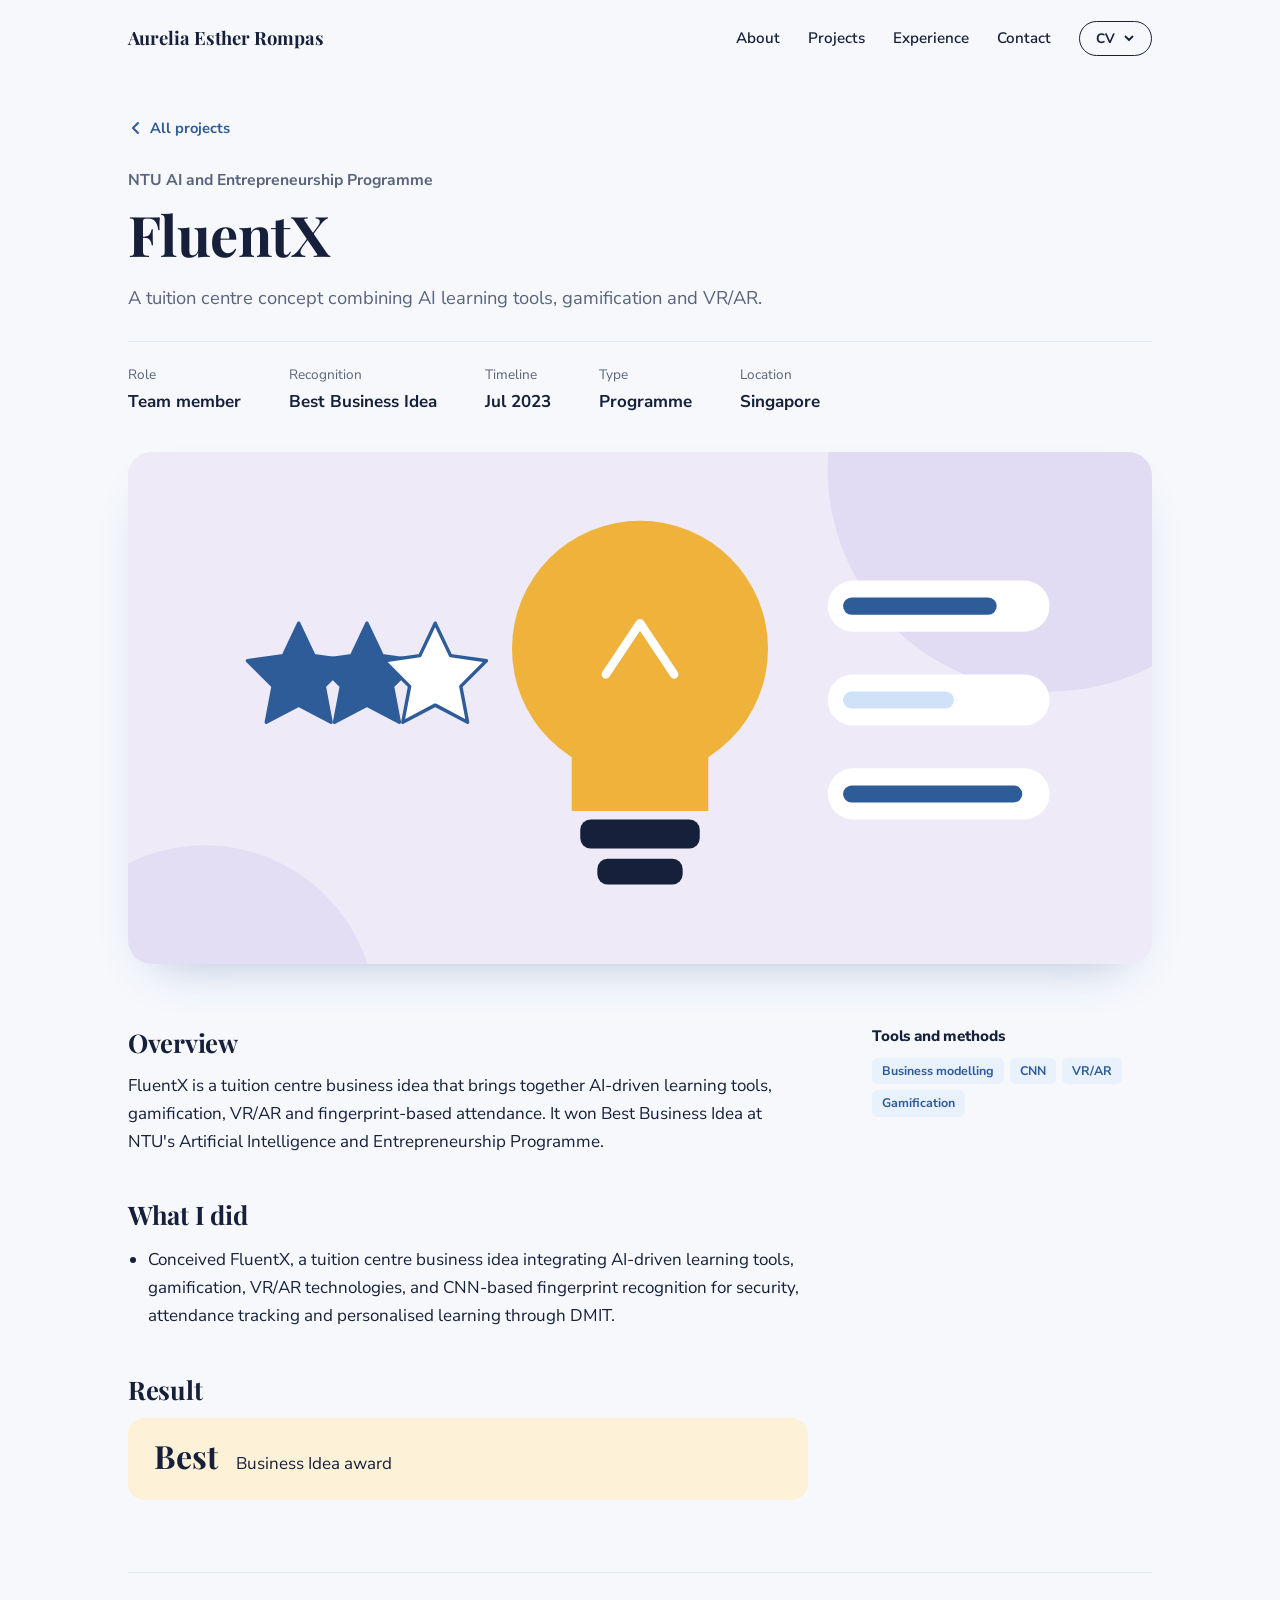
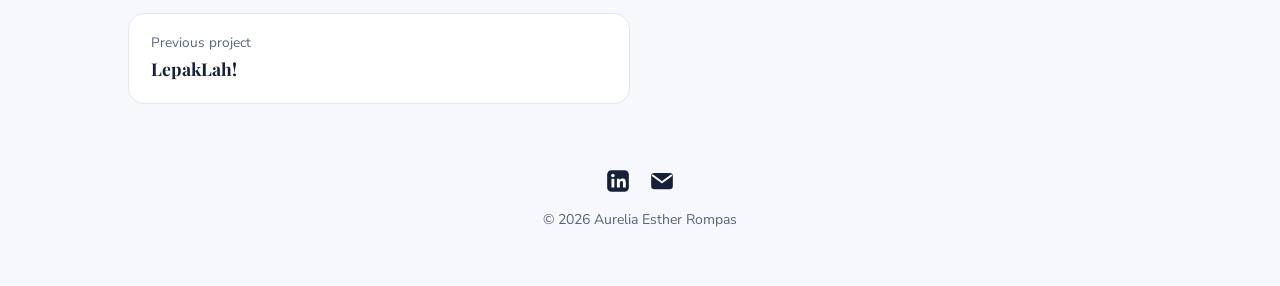
==== projects/fluentx.html @ e9139adc "Add files via upload intial commit" ====
<!DOCTYPE html>
<html lang="en">
<head>
  <meta charset="utf-8">
  <meta name="viewport" content="width=device-width, initial-scale=1">
  <title>FluentX | Aurelia Rompas</title>
  <meta name="description" content="A tuition centre concept combining AI learning tools, gamification and VR/AR.">
  <meta property="og:title" content="FluentX | Aurelia Rompas">
  <meta property="og:description" content="A tuition centre concept combining AI learning tools, gamification and VR/AR.">
  <link rel="icon" href="../assets/img/favicon.svg" type="image/svg+xml">
  <link rel="preconnect" href="https://fonts.googleapis.com">
  <link rel="preconnect" href="https://fonts.gstatic.com" crossorigin>
  <link href="https://fonts.googleapis.com/css2?family=Nunito+Sans:opsz,wght@6..12,400;6..12,600;6..12,700;6..12,800&family=Playfair+Display:wght@600;700&display=swap" rel="stylesheet">
  <link rel="stylesheet" href="../assets/css/style.css">
</head>
<body>
  <a class="skip-link" href="#main">Skip to content</a>
  <header class="site-nav">
    <div class="wrap">
      <a class="brand" href="../index.html">Aurelia Esther Rompas</a>
      <button class="nav-toggle" type="button" aria-expanded="false" aria-controls="nav-links">Menu</button>
      <ul class="nav-links" id="nav-links">
        <li><a href="../index.html#about">About</a></li>
        <li><a href="../index.html#projects">Projects</a></li>
        <li><a href="../index.html#experience">Experience</a></li>
        <li><a href="../index.html#contact">Contact</a></li>
        <li><div class="cv-menu">
          <!-- CV versions: put the PDFs in assets/cv/ with these file names -->
          <button class="btn btn-small" type="button" aria-expanded="false" aria-controls="cv-nav">CV<svg class="caret" viewBox="0 0 12 12" aria-hidden="true"><path d="M2.5 4.5L6 8l3.5-3.5" fill="none" stroke="currentColor" stroke-width="1.8" stroke-linecap="round" stroke-linejoin="round"/></svg></button>
          <ul class="cv-options" id="cv-nav" hidden>
            <li><a href="../assets/cv/Aurelia_Rompas_CV_General.pdf" target="_blank" rel="noopener">General</a></li>
            <li><a href="../assets/cv/Aurelia_Rompas_CV_Operations_Supply_Chain.pdf" target="_blank" rel="noopener">Operations / supply chain analyst</a></li>
            <li><a href="../assets/cv/Aurelia_Rompas_CV_Data_Business_Analyst.pdf" target="_blank" rel="noopener">Data / business analyst</a></li>
            <li><a href="../assets/cv/Aurelia_Rompas_CV_AI_Data_Science.pdf" target="_blank" rel="noopener">AI / data science</a></li>
          </ul>
        </div></li>
      </ul>
    </div>
  </header>

  <main id="main">
    <!-- ============ EDIT: page header ============ -->
    <div class="wrap detail-header">
      <a class="back-link" href="../index.html#projects"><svg viewBox="0 0 16 16" aria-hidden="true"><path d="M10 3L5 8l5 5" fill="none" stroke="currentColor" stroke-width="2" stroke-linecap="round" stroke-linejoin="round"/></svg>All projects</a>
      <p class="project-org">NTU AI and Entrepreneurship Programme</p>
      <h1>FluentX</h1>
      <p class="lede">A tuition centre concept combining AI learning tools, gamification and VR/AR.</p>
      <dl class="facts">
          <div><dt>Role</dt><dd>Team member</dd></div>
          <div><dt>Recognition</dt><dd>Best Business Idea</dd></div>
          <div><dt>Timeline</dt><dd>Jul 2023</dd></div>
          <div><dt>Type</dt><dd>Programme</dd></div>
          <div><dt>Location</dt><dd>Singapore</dd></div>
      </dl>
    </div>

    <!-- ============ EDIT: cover image ============
         Swap the src for a screenshot or photo, e.g. ../assets/img/projects/fluentx-cover.jpg
         A wide image (about 2:1) looks best. -->
    <div class="wrap">
      <figure class="detail-cover">
        <img src="../assets/img/projects/fluentx.svg" alt="Illustration for FluentX" width="1200" height="800">
      </figure>
    </div>

    <div class="wrap detail-body">
      <article class="detail-main">
        <section>
          <h2>Overview</h2>
          <p>FluentX is a tuition centre business idea that brings together AI-driven learning tools, gamification, VR/AR and fingerprint-based attendance. It won Best Business Idea at NTU&#x27;s Artificial Intelligence and Entrepreneurship Programme.</p>
        </section>

        <section>
          <h2>What I did</h2>
          <ul>
            <li>Conceived FluentX, a tuition centre business idea integrating AI-driven learning tools, gamification, VR/AR technologies, and CNN-based fingerprint recognition for security, attendance tracking and personalised learning through DMIT.</li>
          </ul>
        </section>

        <section>
          <h2>Result</h2>
          <div class="result-callout"><strong>Best</strong><span>Business Idea award</span></div>
        </section>

        <!-- ============ OPTIONAL: gallery ============
             Put images in assets/img/projects/ and remove the comment markers to show them.
        <section>
          <h2>Gallery</h2>
          <div class="gallery">
            <figure>
              <img src="../assets/img/projects/fluentx-1.png" alt="Describe what the screenshot shows">
              <figcaption>Short caption</figcaption>
            </figure>
            <figure>
              <img src="../assets/img/projects/fluentx-2.png" alt="Describe what the screenshot shows">
              <figcaption>Short caption</figcaption>
            </figure>
          </div>
        </section>
        -->
      </article>

      <aside class="detail-aside">
        <section>
          <h2>Tools and methods</h2>
          <ul class="tag-row"><li>Business modelling</li><li>CNN</li><li>VR/AR</li><li>Gamification</li></ul>
        </section>

        <!-- ============ OPTIONAL: links ============
             Add a demo, GitHub repo, report or slides, then remove the comment markers.
        <section>
          <h2>Links</h2>
          <ul class="link-list">
            <li><a href="https://github.com/YOUR-USERNAME/REPO" target="_blank" rel="noopener">Source code on GitHub</a></li>
            <li><a href="../assets/docs/fluentx-report.pdf" target="_blank" rel="noopener">Read the report (PDF)</a></li>
          </ul>
        </section>
        -->
      </aside>
    </div>

    <nav class="wrap" aria-label="More projects">
      <div class="pager">
        <a class="prev" href="lepaklah.html"><small>Previous project</small><span>LepakLah!</span></a>
      </div>
    </nav>
  </main>

  <footer class="site-footer">
    <div class="social">
      <a href="https://www.linkedin.com/in/aureliaesther/" target="_blank" rel="noopener" aria-label="LinkedIn"><svg viewBox="0 0 24 24" aria-hidden="true"><rect x="2" y="2" width="20" height="20" rx="4" fill="currentColor"/><rect x="6" y="10" width="2.6" height="8" fill="#fff"/><circle cx="7.3" cy="6.9" r="1.6" fill="#fff"/><path d="M11 10h2.5v1.2c.5-.8 1.5-1.4 2.8-1.4 2.2 0 2.9 1.4 2.9 3.6V18h-2.6v-4.1c0-1-.2-1.9-1.3-1.9-1.2 0-1.6.8-1.6 2V18H11z" fill="#fff"/></svg></a>
      <a href="mailto:aerompas2@gmail.com" aria-label="Email"><svg viewBox="0 0 24 24" aria-hidden="true"><rect x="2" y="4.5" width="20" height="15" rx="3" fill="currentColor"/><path d="M3.5 7l8.5 6.2L20.5 7" fill="none" stroke="#fff" stroke-width="1.8" stroke-linecap="round" stroke-linejoin="round"/></svg></a>
      <!-- To show a GitHub icon, replace YOUR-USERNAME and remove the comment markers around the next line:
      <a href="https://github.com/YOUR-USERNAME" target="_blank" rel="noopener" aria-label="GitHub"><svg viewBox="0 0 24 24" aria-hidden="true"><path fill="currentColor" d="M12 1.8a10.2 10.2 0 0 0-3.2 19.9c.5.1.7-.2.7-.5v-1.8c-2.8.6-3.4-1.2-3.4-1.2-.5-1.2-1.1-1.5-1.1-1.5-.9-.6.1-.6.1-.6 1 .1 1.6 1 1.6 1 .9 1.6 2.4 1.1 3 .9.1-.7.4-1.1.6-1.4-2.3-.3-4.6-1.1-4.6-5 0-1.1.4-2 1-2.7-.1-.3-.4-1.3.1-2.7 0 0 .9-.3 2.8 1a9.6 9.6 0 0 1 5.1 0c1.9-1.3 2.8-1 2.8-1 .6 1.4.2 2.4.1 2.7.7.7 1 1.6 1 2.7 0 3.9-2.4 4.7-4.6 5 .4.3.7.9.7 1.9v2.8c0 .3.2.6.7.5A10.2 10.2 0 0 0 12 1.8z"/></svg></a>
      -->
    </div>
    <p>&copy; <span data-year>2026</span> Aurelia Esther Rompas</p>
  </footer>
  <script src="../assets/js/main.js"></script>
</body>
</html>
---- assets/css/style.css ----
/* =========================================================
   Aurelia Rompas — portfolio styles
   Colours, fonts and spacing live in the :root block below.
   Change a value there and it updates across every page.
   ========================================================= */

:root {
  --paper: #f6f8fc;        /* page background */
  --ink: #17203a;          /* headings and main text */
  --slate: #5a647a;        /* secondary text */
  --sky: #cfe2f8;          /* the photo blob and soft fills */
  --sky-soft: #e8f1fc;
  --harbour: #2e5c99;      /* links and primary buttons */
  --marigold: #efb23a;     /* accent underline and result figures */
  --marigold-soft: #fdf1d8;
  --line: #e1e7f1;
  --white: #ffffff;

  --serif: "Playfair Display", Georgia, "Times New Roman", serif;
  --sans: "Nunito Sans", "Segoe UI", system-ui, -apple-system, sans-serif;

  --wrap: 1120px;
  --gutter: clamp(20px, 5vw, 48px);
  --shadow: 0 22px 48px -30px rgba(46, 92, 153, 0.45);
}

*,
*::before,
*::after { box-sizing: border-box; }

html { scroll-behavior: smooth; }

body {
  margin: 0;
  background: var(--paper);
  color: var(--ink);
  font-family: var(--sans);
  font-size: 17px;
  line-height: 1.65;
  -webkit-font-smoothing: antialiased;
}

img, svg { display: block; max-width: 100%; }
img { height: auto; }

a { color: var(--harbour); text-decoration-thickness: 1px; text-underline-offset: 3px; }
a:hover { color: var(--ink); }

:focus-visible {
  outline: 3px solid var(--marigold);
  outline-offset: 3px;
  border-radius: 6px;
}

h1, h2, h3 {
  font-family: var(--serif);
  font-weight: 700;
  line-height: 1.15;
  margin: 0;
  letter-spacing: -0.01em;
}

p { margin: 0 0 1em; }

.wrap {
  width: 100%;
  max-width: var(--wrap);
  margin: 0 auto;
  padding: 0 var(--gutter);
}

.skip-link {
  position: absolute;
  left: -999px;
  top: 8px;
  background: var(--ink);
  color: var(--white);
  padding: 8px 14px;
  border-radius: 8px;
  z-index: 100;
}
.skip-link:focus { left: 8px; }

/* ---------- Navigation ---------- */

.site-nav {
  position: relative;
  z-index: 20;
}
.site-nav .wrap {
  display: flex;
  align-items: center;
  justify-content: space-between;
  min-height: 76px;
}
.brand {
  font-family: var(--serif);
  font-weight: 700;
  font-size: 1.15rem;
  color: var(--ink);
  text-decoration: none;
}
.nav-links {
  display: flex;
  align-items: center;
  gap: 28px;
  list-style: none;
  margin: 0;
  padding: 0;
}
.nav-links a {
  color: var(--ink);
  text-decoration: none;
  font-size: 0.95rem;
  font-weight: 600;
}
.nav-links a:hover { color: var(--harbour); }
.nav-toggle {
  display: none;
  background: none;
  border: 1.5px solid var(--ink);
  border-radius: 10px;
  padding: 7px 12px;
  font: 600 0.9rem var(--sans);
  color: var(--ink);
  cursor: pointer;
}

/* ---------- Buttons ---------- */

.btn {
  display: inline-flex;
  align-items: center;
  gap: 8px;
  padding: 10px 20px;
  border-radius: 999px;
  font: 700 0.92rem var(--sans);
  text-decoration: none;
  border: 1.5px solid var(--ink);
  color: var(--ink);
  background: transparent;
  transition: background-color 0.2s, color 0.2s;
}
.btn:hover { background: var(--ink); color: var(--white); }
.btn-primary {
  background: var(--harbour);
  border-color: var(--harbour);
  color: var(--white);
}
.btn-primary:hover { background: var(--ink); border-color: var(--ink); }
.btn-small { padding: 7px 16px; font-size: 0.85rem; }

/* ---------- Hero ---------- */

.hero {
  position: relative;
  overflow-x: clip;     /* let the CV menu drop below the hero */
  overflow-y: visible;
}
.hero .wrap {
  display: grid;
  grid-template-columns: minmax(0, 1.05fr) minmax(0, 1fr);
  align-items: center;
  gap: 32px;
  min-height: min(640px, 86vh);
}
.hero-copy { padding: 48px 0 72px; }
.hero-kicker {
  color: var(--slate);
  font-weight: 700;
  font-size: 0.98rem;
  margin-bottom: 18px;
}
.hero h1 {
  font-size: clamp(2.6rem, 5.6vw, 4.4rem);
  margin-bottom: 22px;
}
.hero-lede {
  color: var(--slate);
  font-size: 1.12rem;
  max-width: 34em;
  margin-bottom: 30px;
}
.hero-actions { display: flex; flex-wrap: wrap; gap: 12px; }

.hero-visual {
  position: relative;
  display: flex;
  justify-content: flex-end;
}
.hero-art {
  width: calc(100% + var(--gutter));
  max-width: 660px;
  margin-right: calc(-1 * var(--gutter));
  height: auto;
  overflow: visible;
}
.hero-blob { fill: var(--sky); }

/* the one orchestrated moment: blob settles, photo rises, words follow */
@media (prefers-reduced-motion: no-preference) {
  .hero-blob { transform-box: fill-box; transform-origin: center; animation: blob-in 1.1s cubic-bezier(.2,.7,.2,1) both; }
  .hero-photo { animation: photo-in 1s 0.25s cubic-bezier(.2,.7,.2,1) both; }
  .hero-copy > * { animation: copy-in 0.8s cubic-bezier(.2,.7,.2,1) both; }
  .hero-copy > *:nth-child(2) { animation-delay: 0.08s; }
  .hero-copy > *:nth-child(3) { animation-delay: 0.16s; }
  .hero-copy > *:nth-child(4) { animation-delay: 0.24s; }
}
@keyframes blob-in { from { transform: scale(0.86) rotate(-8deg); opacity: 0; } }
@keyframes photo-in { from { transform: translateY(40px); opacity: 0; } }
@keyframes copy-in { from { transform: translateY(14px); opacity: 0; } }

/* ---------- Sections ---------- */

.section { padding: 96px 0; }
.section-tight { padding-top: 24px; }

.section-title {
  font-size: clamp(2rem, 3.6vw, 2.6rem);
  margin-bottom: 14px;
}
.section-title.centered { text-align: center; }
.section-title::after {
  content: "";
  display: block;
  width: 64px;
  height: 3px;
  margin-top: 14px;
  background: var(--marigold);
  border-radius: 2px;
}
.section-title.centered::after { margin-left: auto; margin-right: auto; }
.section-intro {
  color: var(--slate);
  max-width: 40em;
  margin-bottom: 48px;
}
.section-intro.centered { margin-left: auto; margin-right: auto; text-align: center; }

/* ---------- About ---------- */

.about-grid {
  display: grid;
  grid-template-columns: minmax(0, 1.1fr) minmax(0, 1fr);
  gap: 64px;
  align-items: start;
}
.about-text p { font-size: 1.08rem; }
.about-facts {
  display: grid;
  grid-template-columns: repeat(2, minmax(0, 1fr));
  gap: 22px 28px;
  margin-top: 28px;
  padding-top: 24px;
  border-top: 1px solid var(--line);
}
.about-facts dt { color: var(--slate); font-size: 0.88rem; }
.about-facts dd { margin: 2px 0 0; font-weight: 700; }

.focus-list { list-style: none; margin: 0; padding: 0; }
.focus-list li {
  padding: 22px 0 22px 24px;
  border-left: 3px solid var(--sky);
  position: relative;
}
.focus-list li + li { border-top: 1px solid var(--line); }
.focus-list h3 { font-size: 1.3rem; margin-bottom: 6px; }
.focus-list p { color: var(--slate); margin: 0 0 8px; font-size: 0.98rem; }
.focus-list .see-also { font-size: 0.9rem; margin: 0; }

/* ---------- Project cards (home page) ---------- */

.project-list { display: grid; gap: 40px; }

.project-card {
  display: grid;
  grid-template-columns: 1fr 1fr;
  background: var(--white);
  border-radius: 22px;
  overflow: hidden;
  box-shadow: var(--shadow);
  min-height: 340px;
}
.project-card:nth-child(even) .project-media { order: -1; }
.project-body {
  padding: clamp(28px, 4vw, 48px);
  display: flex;
  flex-direction: column;
  justify-content: center;
}
.project-org { color: var(--slate); font-size: 0.9rem; font-weight: 700; margin-bottom: 8px; }
.project-card h3 { font-size: clamp(1.45rem, 2.4vw, 1.85rem); margin-bottom: 12px; }
.project-card p { color: var(--slate); font-size: 0.98rem; }
.project-result {
  display: flex;
  align-items: baseline;
  gap: 10px;
  margin: 4px 0 20px;
}
.project-result strong {
  font-family: var(--serif);
  font-size: 1.7rem;
  line-height: 1;
  color: var(--ink);
  background: linear-gradient(transparent 62%, var(--marigold-soft) 62%);
  padding: 0 2px;
}
.project-result span { color: var(--slate); font-size: 0.9rem; }
.project-media { background: var(--sky-soft); }
.project-media img { width: 100%; height: 100%; object-fit: cover; }

.tag-row { display: flex; flex-wrap: wrap; gap: 6px; list-style: none; margin: 0 0 22px; padding: 0; }
.tag-row li {
  font-size: 0.78rem;
  font-weight: 700;
  color: var(--harbour);
  background: var(--sky-soft);
  padding: 3px 10px;
  border-radius: 6px;
}

/* compact cards for hackathons */
.mini-grid {
  display: grid;
  grid-template-columns: repeat(2, minmax(0, 1fr));
  gap: 24px;
}
.mini-card {
  display: grid;
  grid-template-columns: 132px 1fr;
  gap: 20px;
  align-items: center;
  background: var(--white);
  border: 1px solid var(--line);
  border-radius: 16px;
  padding: 16px;
  text-decoration: none;
  color: var(--ink);
  transition: border-color 0.2s;
}
.mini-card:hover { border-color: var(--harbour); color: var(--ink); }
.mini-card img { border-radius: 10px; aspect-ratio: 3 / 2; object-fit: cover; }
.mini-card h3 { font-size: 1.15rem; margin-bottom: 4px; }
.mini-card .award { font-weight: 700; font-size: 0.88rem; color: var(--harbour); margin: 0 0 4px; }
.mini-card p { font-size: 0.9rem; color: var(--slate); margin: 0; }

/* ---------- Experience timeline ---------- */

.timeline-cols {
  display: grid;
  grid-template-columns: minmax(0, 1.35fr) minmax(0, 1fr);
  gap: 64px;
}
.timeline-heading { font-size: 1.35rem; margin-bottom: 20px; }
.timeline { list-style: none; margin: 0; padding: 0; position: relative; }
.timeline::before {
  content: "";
  position: absolute;
  left: 6px;
  top: 8px;
  bottom: 8px;
  width: 2px;
  background: var(--line);
}
.timeline > li { position: relative; padding: 0 0 32px 34px; }
.timeline > li::before {
  content: "";
  position: absolute;
  left: 0;
  top: 7px;
  width: 14px;
  height: 14px;
  border-radius: 50%;
  background: var(--paper);
  border: 3px solid var(--harbour);
}
.timeline .when { font-size: 0.85rem; font-weight: 700; color: var(--slate); }
.timeline h4 { font-family: var(--serif); font-size: 1.15rem; margin: 2px 0 2px; }
.timeline .where { color: var(--slate); font-size: 0.95rem; margin-bottom: 8px; }
.timeline ul { margin: 0; padding-left: 18px; color: var(--slate); font-size: 0.94rem; }
.timeline ul li { margin-bottom: 4px; }

/* ---------- Skills ---------- */

.skills-grid {
  display: grid;
  grid-template-columns: minmax(0, 1.6fr) minmax(0, 1fr);
  gap: 64px;
}
.skill-groups { margin: 0; }
.skill-groups div {
  display: grid;
  grid-template-columns: 190px 1fr;
  gap: 16px;
  padding: 16px 0;
  border-bottom: 1px solid var(--line);
}
.skill-groups div:first-child { padding-top: 0; }
.skill-groups dt { font-weight: 700; }
.skill-groups dd { margin: 0; color: var(--slate); font-size: 0.96rem; }

.cert-list { list-style: none; margin: 0; padding: 0; }
.cert-list li {
  background: var(--white);
  border: 1px solid var(--line);
  border-radius: 14px;
  padding: 14px 18px;
  margin-bottom: 12px;
}
.cert-list strong { display: block; font-weight: 700; }
.cert-list span { color: var(--slate); font-size: 0.88rem; }

/* ---------- Contact / footer ---------- */

.contact {
  background: var(--sky);
  border-radius: 28px;
  padding: clamp(40px, 6vw, 72px);
  text-align: center;
}
.contact h2 { font-size: clamp(1.9rem, 3.4vw, 2.5rem); margin-bottom: 12px; }
.contact p { max-width: 34em; margin: 0 auto 26px; color: var(--ink); }
.contact .hero-actions { justify-content: center; }

.site-footer { padding: 48px 0 40px; text-align: center; color: var(--slate); font-size: 0.88rem; }
.social { display: flex; justify-content: center; gap: 18px; margin-bottom: 14px; }
.social a { color: var(--ink); }
.social a:hover { color: var(--harbour); }
.social svg { width: 26px; height: 26px; }

/* ---------- Project detail pages ---------- */

.detail-header { padding-top: 40px; padding-bottom: 36px; }
.back-link {
  display: inline-flex;
  align-items: center;
  gap: 6px;
  font-weight: 700;
  font-size: 0.92rem;
  text-decoration: none;
  margin-bottom: 28px;
}
.back-link svg { width: 16px; height: 16px; }
.detail-header .project-org { font-size: 0.98rem; }
.detail-header h1 { font-size: clamp(2.2rem, 4.6vw, 3.5rem); max-width: 18em; margin-bottom: 16px; }
.detail-header .lede { color: var(--slate); font-size: 1.15rem; max-width: 40em; }

.facts {
  display: flex;
  flex-wrap: wrap;
  gap: 18px 48px;
  margin: 28px 0 0;
  padding: 22px 0 0;
  border-top: 1px solid var(--line);
}
.facts dt { color: var(--slate); font-size: 0.85rem; }
.facts dd { margin: 2px 0 0; font-weight: 700; }

.detail-cover {
  margin: 0;
  border-radius: 24px;
  overflow: hidden;
  box-shadow: var(--shadow);
  background: var(--sky-soft);
}
.detail-cover img { width: 100%; aspect-ratio: 12 / 6; object-fit: cover; }

.detail-body {
  display: grid;
  grid-template-columns: minmax(0, 1fr) 280px;
  gap: 64px;
  padding-top: 64px;
  padding-bottom: 32px;
}
.detail-main h2 { font-size: 1.6rem; margin: 0 0 14px; }
.detail-main section + section { margin-top: 44px; }
.detail-main ul { padding-left: 20px; }
.detail-main li { margin-bottom: 10px; }
.detail-main p, .detail-main li { max-width: 40em; }

.result-callout {
  background: var(--marigold-soft);
  border-radius: 16px;
  padding: 22px 26px;
  display: flex;
  gap: 18px;
  align-items: baseline;
}
.result-callout strong { font-family: var(--serif); font-size: 2rem; line-height: 1; }
.result-callout span { color: var(--ink); }

.gallery { display: grid; grid-template-columns: repeat(2, minmax(0, 1fr)); gap: 16px; }
.gallery figure { margin: 0; }
.gallery img { border-radius: 14px; border: 1px solid var(--line); }
.gallery figcaption { font-size: 0.85rem; color: var(--slate); margin-top: 6px; }

.detail-aside h2 { font-family: var(--sans); font-size: 0.95rem; font-weight: 800; margin: 0 0 12px; }
.detail-aside section + section { margin-top: 32px; }
.link-list { list-style: none; margin: 0; padding: 0; }
.link-list li { margin-bottom: 8px; }

.pager {
  display: grid;
  grid-template-columns: 1fr 1fr;
  gap: 20px;
  padding: 40px 0 16px;
  border-top: 1px solid var(--line);
  margin-top: 40px;
}
.pager a {
  text-decoration: none;
  color: var(--ink);
  border: 1px solid var(--line);
  background: var(--white);
  border-radius: 16px;
  padding: 18px 22px;
  transition: border-color 0.2s;
}
.pager a:hover { border-color: var(--harbour); }
.pager small { display: block; color: var(--slate); font-size: 0.85rem; }
.pager span { font-family: var(--serif); font-weight: 700; font-size: 1.1rem; }
.pager .next { text-align: right; grid-column: 2; }

/* ---------- Responsive ---------- */

@media (max-width: 900px) {
  .hero .wrap { grid-template-columns: 1fr; min-height: 0; gap: 0; }
  .hero-copy { padding: 24px 0 8px; order: 2; }
  .hero-visual { order: 1; justify-content: center; }
  .hero-art { max-width: 440px; width: 100%; margin-right: 0; }

  .about-grid, .timeline-cols, .skills-grid, .detail-body { grid-template-columns: 1fr; gap: 40px; }
  .project-card { grid-template-columns: 1fr; }
  .project-card .project-media { order: -1; aspect-ratio: 3 / 2; }
  .mini-grid { grid-template-columns: 1fr; }
  .section { padding: 72px 0; }
}

@media (max-width: 720px) {
  .nav-toggle { display: inline-block; }
  .nav-links {
    display: none;
    position: absolute;
    top: 68px;
    right: var(--gutter);
    flex-direction: column;
    align-items: flex-start;
    gap: 14px;
    background: var(--white);
    border: 1px solid var(--line);
    border-radius: 14px;
    padding: 18px 22px;
    box-shadow: var(--shadow);
  }
  .nav-links.is-open { display: flex; }
  .skill-groups div { grid-template-columns: 1fr; gap: 4px; }
  .mini-card { grid-template-columns: 96px 1fr; }
  .about-facts { grid-template-columns: 1fr; }
  .gallery { grid-template-columns: 1fr; }
  .pager { grid-template-columns: 1fr; }
  .pager .next { grid-column: 1; }
}

.visually-hidden {
  position: absolute !important;
  width: 1px; height: 1px;
  overflow: hidden;
  clip: rect(0 0 0 0);
  white-space: nowrap;
}

/* ---------- CV download menu ---------- */

.cv-menu { position: relative; display: inline-block; }
.cv-menu .caret { width: 12px; height: 12px; transition: transform 0.2s; }
.cv-menu button[aria-expanded="true"] .caret { transform: rotate(180deg); }
.cv-menu button { cursor: pointer; }
.cv-options {
  position: absolute;
  top: calc(100% + 8px);
  left: 0;
  z-index: 30;
  min-width: 300px;
  margin: 0;
  padding: 8px;
  list-style: none;
  background: var(--white);
  border: 1px solid var(--line);
  border-radius: 14px;
  box-shadow: var(--shadow);
}
.cv-options[hidden] { display: none; }
.site-nav .cv-options { left: auto; right: 0; }
.cv-options a {
  display: block;
  padding: 9px 12px;
  border-radius: 8px;
  color: var(--ink);
  text-decoration: none;
  font-weight: 600;
  font-size: 0.94rem;
}
.cv-options a:hover,
.cv-options a:focus-visible { background: var(--sky-soft); color: var(--harbour); }

@media (max-width: 720px) {
  .site-nav .cv-options { position: static; box-shadow: none; margin-top: 8px; min-width: 0; }
}
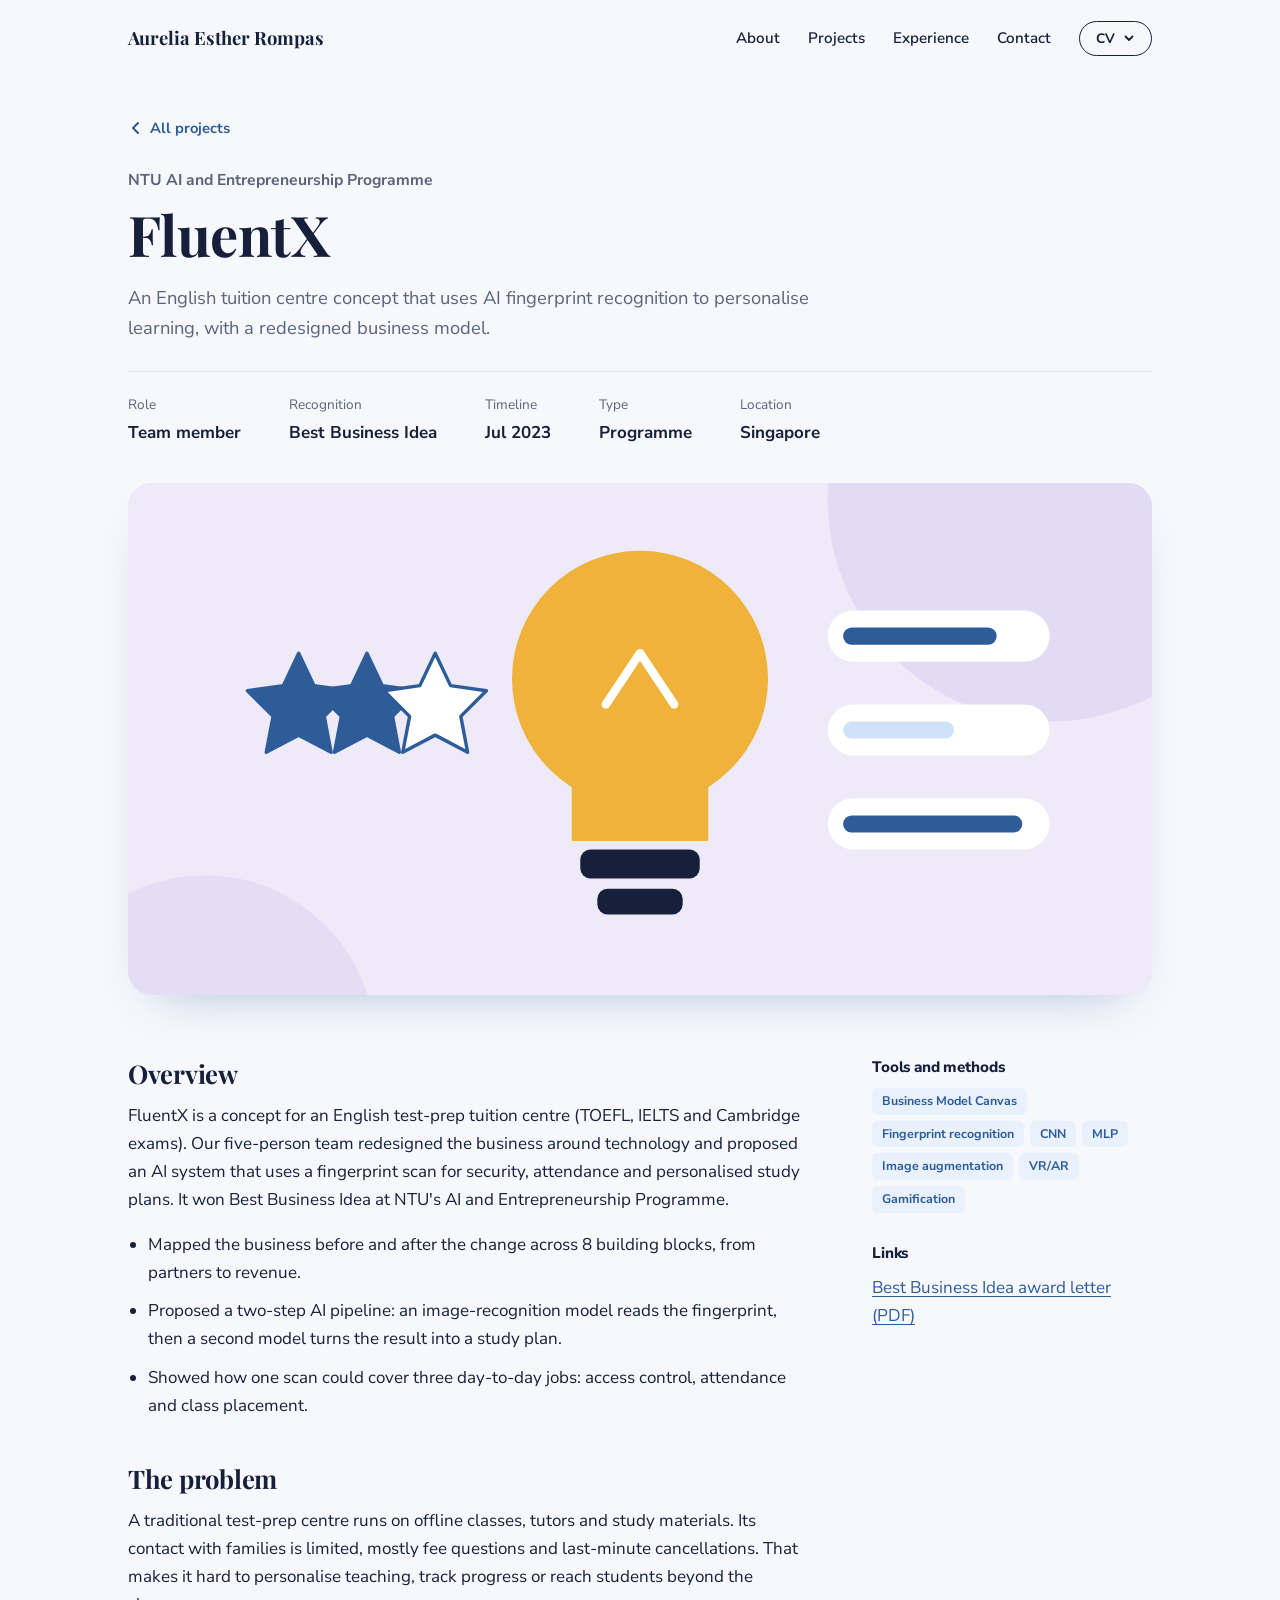
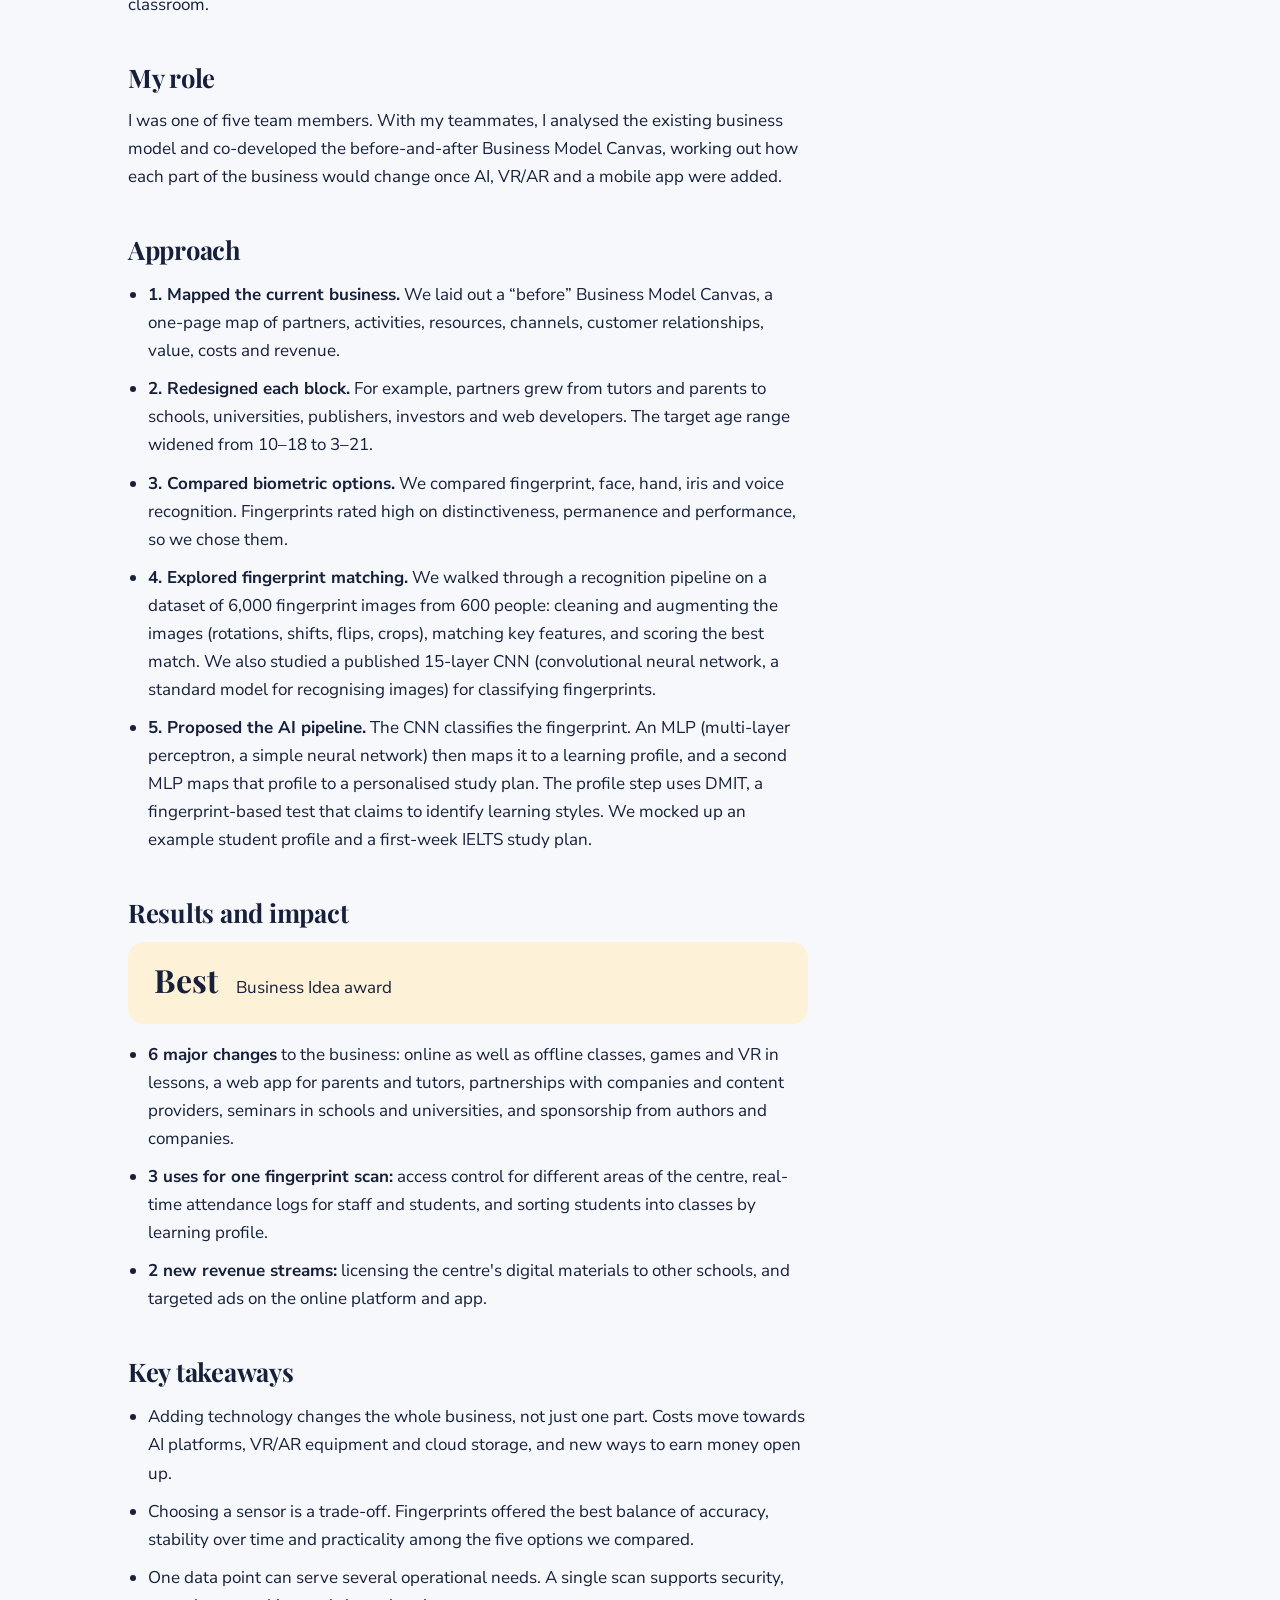
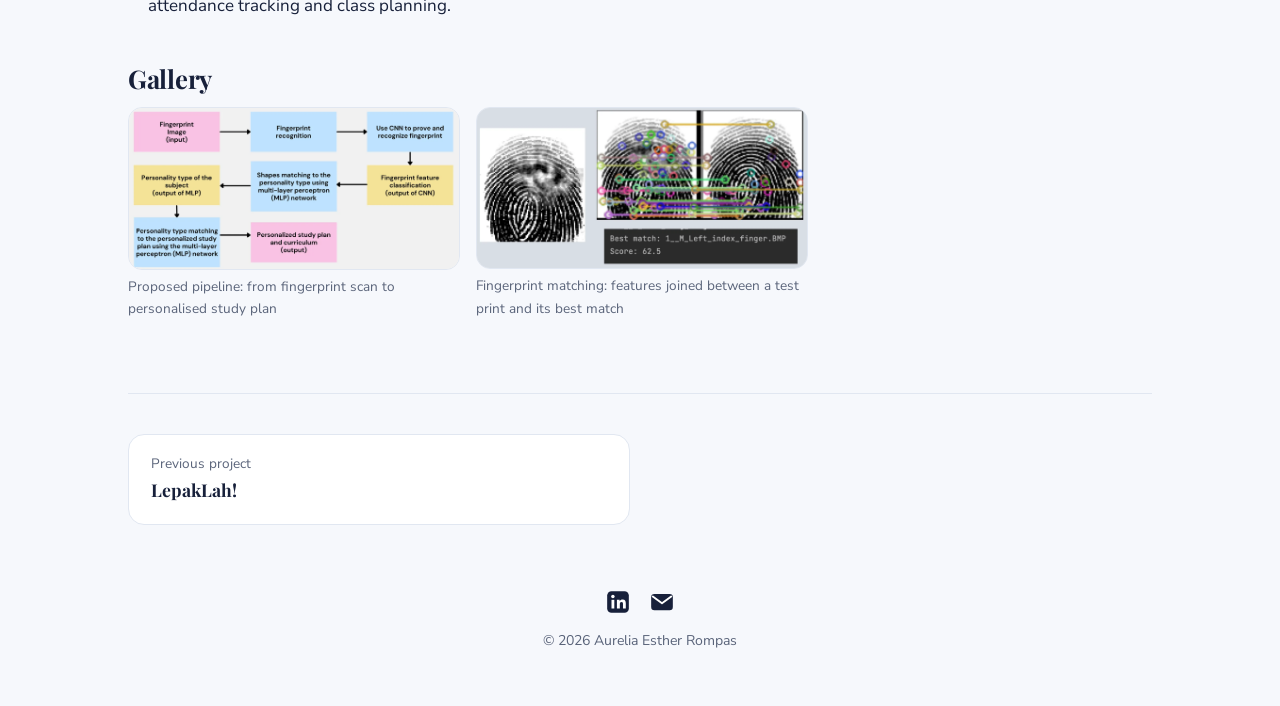
==== commit 0005f6f6: "fluentx project update" ====
--- a/projects/fluentx.html
+++ b/projects/fluentx.html
@@ -4,9 +4,9 @@
   <meta charset="utf-8">
   <meta name="viewport" content="width=device-width, initial-scale=1">
   <title>FluentX | Aurelia Rompas</title>
-  <meta name="description" content="A tuition centre concept combining AI learning tools, gamification and VR/AR.">
+  <meta name="description" content="An English tuition centre concept that uses AI fingerprint recognition to personalise learning, with a redesigned business model.">
   <meta property="og:title" content="FluentX | Aurelia Rompas">
-  <meta property="og:description" content="A tuition centre concept combining AI learning tools, gamification and VR/AR.">
+  <meta property="og:description" content="An English tuition centre concept that uses AI fingerprint recognition to personalise learning, with a redesigned business model.">
   <link rel="icon" href="../assets/img/favicon.svg" type="image/svg+xml">
   <link rel="preconnect" href="https://fonts.googleapis.com">
   <link rel="preconnect" href="https://fonts.gstatic.com" crossorigin>
@@ -44,7 +44,7 @@
       <a class="back-link" href="../index.html#projects"><svg viewBox="0 0 16 16" aria-hidden="true"><path d="M10 3L5 8l5 5" fill="none" stroke="currentColor" stroke-width="2" stroke-linecap="round" stroke-linejoin="round"/></svg>All projects</a>
       <p class="project-org">NTU AI and Entrepreneurship Programme</p>
       <h1>FluentX</h1>
-      <p class="lede">A tuition centre concept combining AI learning tools, gamification and VR/AR.</p>
+      <p class="lede">An English tuition centre concept that uses AI fingerprint recognition to personalise learning, with a redesigned business model.</p>
       <dl class="facts">
           <div><dt>Role</dt><dd>Team member</dd></div>
           <div><dt>Recognition</dt><dd>Best Business Idea</dd></div>
@@ -67,55 +67,81 @@
       <article class="detail-main">
         <section>
           <h2>Overview</h2>
-          <p>FluentX is a tuition centre business idea that brings together AI-driven learning tools, gamification, VR/AR and fingerprint-based attendance. It won Best Business Idea at NTU&#x27;s Artificial Intelligence and Entrepreneurship Programme.</p>
-        </section>
-
-        <section>
-          <h2>What I did</h2>
+          <p>FluentX is a concept for an English test-prep tuition centre (TOEFL, IELTS and Cambridge exams). Our five-person team redesigned the business around technology and proposed an AI system that uses a fingerprint scan for security, attendance and personalised study plans. It won Best Business Idea at NTU&#x27;s AI and Entrepreneurship Programme.</p>
           <ul>
-            <li>Conceived FluentX, a tuition centre business idea integrating AI-driven learning tools, gamification, VR/AR technologies, and CNN-based fingerprint recognition for security, attendance tracking and personalised learning through DMIT.</li>
+            <li>Mapped the business before and after the change across 8 building blocks, from partners to revenue.</li>
+            <li>Proposed a two-step AI pipeline: an image-recognition model reads the fingerprint, then a second model turns the result into a study plan.</li>
+            <li>Showed how one scan could cover three day-to-day jobs: access control, attendance and class placement.</li>
           </ul>
         </section>
 
         <section>
-          <h2>Result</h2>
-          <div class="result-callout"><strong>Best</strong><span>Business Idea award</span></div>
+          <h2>The problem</h2>
+          <p>A traditional test-prep centre runs on offline classes, tutors and study materials. Its contact with families is limited, mostly fee questions and last-minute cancellations. That makes it hard to personalise teaching, track progress or reach students beyond the classroom.</p>
         </section>
 
-        <!-- ============ OPTIONAL: gallery ============
-             Put images in assets/img/projects/ and remove the comment markers to show them.
+        <section>
+          <h2>My role</h2>
+          <p>I was one of five team members. With my teammates, I analysed the existing business model and co-developed the before-and-after Business Model Canvas, working out how each part of the business would change once AI, VR/AR and a mobile app were added.</p>
+        </section>
+
+        <section>
+          <h2>Approach</h2>
+          <ul>
+            <li><strong>1. Mapped the current business.</strong> We laid out a &ldquo;before&rdquo; Business Model Canvas, a one-page map of partners, activities, resources, channels, customer relationships, value, costs and revenue.</li>
+            <li><strong>2. Redesigned each block.</strong> For example, partners grew from tutors and parents to schools, universities, publishers, investors and web developers. The target age range widened from 10&ndash;18 to 3&ndash;21.</li>
+            <li><strong>3. Compared biometric options.</strong> We compared fingerprint, face, hand, iris and voice recognition. Fingerprints rated high on distinctiveness, permanence and performance, so we chose them.</li>
+            <li><strong>4. Explored fingerprint matching.</strong> We walked through a recognition pipeline on a dataset of 6,000 fingerprint images from 600 people: cleaning and augmenting the images (rotations, shifts, flips, crops), matching key features, and scoring the best match. We also studied a published 15-layer CNN (convolutional neural network, a standard model for recognising images) for classifying fingerprints.</li>
+            <li><strong>5. Proposed the AI pipeline.</strong> The CNN classifies the fingerprint. An MLP (multi-layer perceptron, a simple neural network) then maps it to a learning profile, and a second MLP maps that profile to a personalised study plan. The profile step uses DMIT, a fingerprint-based test that claims to identify learning styles. We mocked up an example student profile and a first-week IELTS study plan.</li>
+          </ul>
+        </section>
+
+        <section>
+          <h2>Results and impact</h2>
+          <div class="result-callout"><strong>Best</strong><span>Business Idea award</span></div>
+          <ul>
+            <li><strong>6 major changes</strong> to the business: online as well as offline classes, games and VR in lessons, a web app for parents and tutors, partnerships with companies and content providers, seminars in schools and universities, and sponsorship from authors and companies.</li>
+            <li><strong>3 uses for one fingerprint scan:</strong> access control for different areas of the centre, real-time attendance logs for staff and students, and sorting students into classes by learning profile.</li>
+            <li><strong>2 new revenue streams:</strong> licensing the centre&#x27;s digital materials to other schools, and targeted ads on the online platform and app.</li>
+          </ul>
+        </section>
+
+        <section>
+          <h2>Key takeaways</h2>
+          <ul>
+            <li>Adding technology changes the whole business, not just one part. Costs move towards AI platforms, VR/AR equipment and cloud storage, and new ways to earn money open up.</li>
+            <li>Choosing a sensor is a trade-off. Fingerprints offered the best balance of accuracy, stability over time and practicality among the five options we compared.</li>
+            <li>One data point can serve several operational needs. A single scan supports security, attendance tracking and class planning.</li>
+          </ul>
+        </section>
+
         <section>
           <h2>Gallery</h2>
           <div class="gallery">
             <figure>
-              <img src="../assets/img/projects/fluentx-1.png" alt="Describe what the screenshot shows">
-              <figcaption>Short caption</figcaption>
+              <img src="../assets/img/projects/fluentx-dmit-proposal-flow.webp" alt="Flowchart: a fingerprint image goes to a CNN for feature classification, then an MLP matches it to a personality type, then a second MLP matches that to a personalised study plan and curriculum" width="1400" height="681" loading="lazy">
+              <figcaption>Proposed pipeline: from fingerprint scan to personalised study plan</figcaption>
             </figure>
             <figure>
-              <img src="../assets/img/projects/fluentx-2.png" alt="Describe what the screenshot shows">
-              <figcaption>Short caption</figcaption>
+              <img src="../assets/img/projects/fluentx-fingerprint-matching.webp" alt="A test fingerprint beside its closest match from the dataset, with coloured lines joining matching features and a best-match score of 62.5" width="1400" height="679" loading="lazy">
+              <figcaption>Fingerprint matching: features joined between a test print and its best match</figcaption>
             </figure>
           </div>
         </section>
-        -->
       </article>
 
       <aside class="detail-aside">
         <section>
           <h2>Tools and methods</h2>
-          <ul class="tag-row"><li>Business modelling</li><li>CNN</li><li>VR/AR</li><li>Gamification</li></ul>
+          <ul class="tag-row"><li>Business Model Canvas</li><li>Fingerprint recognition</li><li>CNN</li><li>MLP</li><li>Image augmentation</li><li>VR/AR</li><li>Gamification</li></ul>
         </section>
 
-        <!-- ============ OPTIONAL: links ============
-             Add a demo, GitHub repo, report or slides, then remove the comment markers.
         <section>
           <h2>Links</h2>
           <ul class="link-list">
-            <li><a href="https://github.com/YOUR-USERNAME/REPO" target="_blank" rel="noopener">Source code on GitHub</a></li>
-            <li><a href="../assets/docs/fluentx-report.pdf" target="_blank" rel="noopener">Read the report (PDF)</a></li>
+            <li><a href="../assets/docs/fluentx-best-business-idea-letter.pdf" target="_blank" rel="noopener">Best Business Idea award letter (PDF)</a></li>
           </ul>
         </section>
-        -->
       </aside>
     </div>
 
